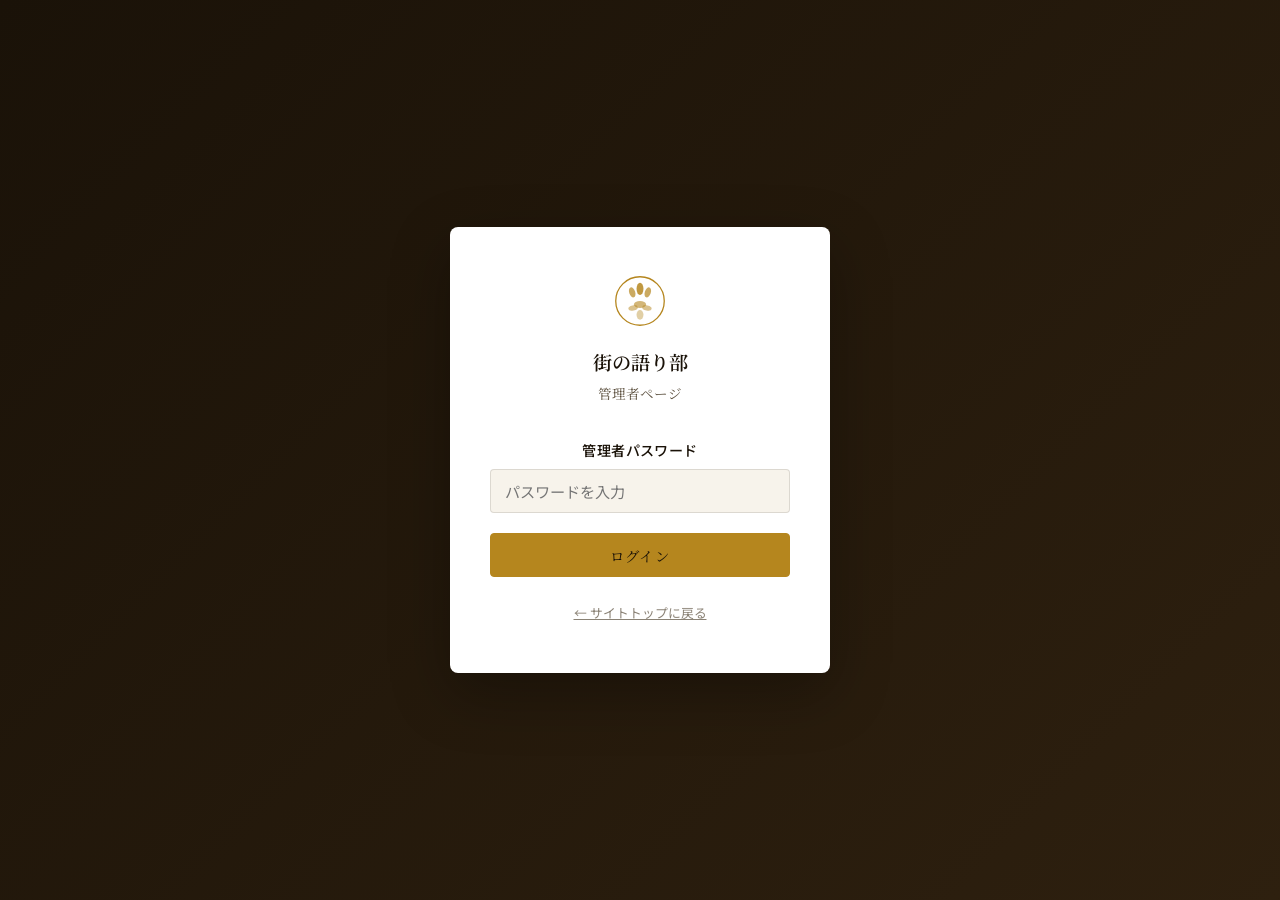
==== admin.html @ 3494f1bb "Add files via upload" ====
<!DOCTYPE html>
<html lang="ja">
<head>
  <meta charset="UTF-8">
  <meta name="viewport" content="width=device-width, initial-scale=1.0">
  <title>管理者ページ | 街の語り部</title>
  <link rel="preconnect" href="https://fonts.googleapis.com">
  <link rel="preconnect" href="https://fonts.gstatic.com" crossorigin>
  <link href="https://fonts.googleapis.com/css2?family=Noto+Serif+JP:wght@400;600&family=Noto+Sans+JP:wght@300;400;500&display=swap" rel="stylesheet">
  <link rel="stylesheet" href="style.css">
  <link rel="stylesheet" href="admin.css">
</head>
<body class="admin-body">

  <!-- ログイン画面 -->
  <div id="login-screen" class="login-screen">
    <div class="login-box">
      <svg class="login-mon" viewBox="0 0 60 60" aria-hidden="true">
        <circle cx="30" cy="30" r="28" fill="none" stroke="#b5861e" stroke-width="1.5"/>
        <ellipse cx="30" cy="16" rx="4" ry="7" fill="#b5861e" opacity="0.85"/>
        <ellipse cx="21" cy="20" rx="3.5" ry="6" fill="#b5861e" opacity="0.7" transform="rotate(-18 21 20)"/>
        <ellipse cx="39" cy="20" rx="3.5" ry="6" fill="#b5861e" opacity="0.7" transform="rotate(18 39 20)"/>
        <ellipse cx="30" cy="34" rx="7" ry="4" fill="#b5861e" opacity="0.6"/>
        <ellipse cx="22" cy="38" rx="5.5" ry="3" fill="#b5861e" opacity="0.5" transform="rotate(-12 22 38)"/>
        <ellipse cx="38" cy="38" rx="5.5" ry="3" fill="#b5861e" opacity="0.5" transform="rotate(12 38 38)"/>
        <ellipse cx="30" cy="46" rx="4" ry="5.5" fill="#b5861e" opacity="0.4"/>
      </svg>
      <h1>街の語り部<br><span>管理者ページ</span></h1>
      <form id="login-form" novalidate>
        <div class="form-group">
          <label for="admin-pass">管理者パスワード</label>
          <input type="password" id="admin-pass" placeholder="パスワードを入力" required autocomplete="current-password">
        </div>
        <p id="login-error" class="login-error" hidden>パスワードが違います</p>
        <button type="submit" class="btn btn-primary" style="width:100%">ログイン</button>
      </form>
      <a href="index.html" class="back-link">← サイトトップに戻る</a>
    </div>
  </div>

  <!-- 管理画面本体 -->
  <div id="admin-screen" class="admin-screen" hidden>
    <header class="admin-header">
      <div class="admin-header-inner">
        <h1>街の語り部 — 管理パネル</h1>
        <div class="admin-header-actions">
          <a href="index.html" class="btn btn-outline btn-sm" target="_blank">サイトを見る</a>
          <button class="btn btn-outline btn-sm" id="logout-btn">ログアウト</button>
        </div>
      </div>
    </header>

    <main class="admin-main">
      <!-- タブ -->
      <div class="admin-tabs">
        <button class="admin-tab active" data-tab="news">お知らせ管理</button>
        <button class="admin-tab" data-tab="schedule">スケジュール管理</button>
        <button class="admin-tab" data-tab="members">会員一覧</button>
      </div>

      <!-- お知らせ管理 -->
      <section class="admin-panel active" id="tab-news">
        <div class="panel-toolbar">
          <h2>お知らせ・活動報告</h2>
          <button class="btn btn-primary btn-sm" id="news-add-btn">＋ 新規追加</button>
        </div>

        <!-- 追加・編集フォーム -->
        <div class="admin-form-card" id="news-form-card" hidden>
          <h3 id="news-form-title">新規お知らせ</h3>
          <form id="news-form">
            <input type="hidden" id="news-edit-id">
            <div class="form-row">
              <div class="form-group">
                <label for="news-date">日付 <span class="required">必須</span></label>
                <input type="date" id="news-date" required>
              </div>
              <div class="form-group">
                <label for="news-category">カテゴリ <span class="required">必須</span></label>
                <select id="news-category" required>
                  <option value="お知らせ">お知らせ</option>
                  <option value="活動報告">活動報告</option>
                  <option value="メディア掲載">メディア掲載</option>
                </select>
              </div>
            </div>
            <div class="form-group">
              <label for="news-title">タイトル <span class="required">必須</span></label>
              <input type="text" id="news-title" required>
            </div>
            <div class="form-group">
              <label for="news-body">本文 <span class="required">必須</span></label>
              <textarea id="news-body" rows="4" required></textarea>
            </div>
            <div class="form-actions">
              <button type="submit" class="btn btn-primary btn-sm">保存</button>
              <button type="button" class="btn btn-outline btn-sm" id="news-form-cancel">キャンセル</button>
            </div>
          </form>
        </div>

        <div id="news-admin-list" class="admin-list">
          <p class="loading-msg">読み込み中…</p>
        </div>
      </section>

      <!-- スケジュール管理 -->
      <section class="admin-panel" id="tab-schedule" hidden>
        <div class="panel-toolbar">
          <h2>活動スケジュール</h2>
          <button class="btn btn-primary btn-sm" id="schedule-add-btn">＋ 新規追加</button>
        </div>

        <div class="admin-form-card" id="schedule-form-card" hidden>
          <h3 id="schedule-form-title">新規スケジュール</h3>
          <form id="schedule-form">
            <input type="hidden" id="schedule-edit-id">
            <div class="form-row">
              <div class="form-group">
                <label for="schedule-date">日付 <span class="required">必須</span></label>
                <input type="date" id="schedule-date" required>
              </div>
              <div class="form-group">
                <label for="schedule-location">場所 <span class="required">必須</span></label>
                <input type="text" id="schedule-location" required>
              </div>
            </div>
            <div class="form-group">
              <label for="schedule-title">タイトル <span class="required">必須</span></label>
              <input type="text" id="schedule-title" required>
            </div>
            <div class="form-group">
              <label for="schedule-detail">詳細</label>
              <textarea id="schedule-detail" rows="3"></textarea>
            </div>
            <div class="form-actions">
              <button type="submit" class="btn btn-primary btn-sm">保存</button>
              <button type="button" class="btn btn-outline btn-sm" id="schedule-form-cancel">キャンセル</button>
            </div>
          </form>
        </div>

        <div id="schedule-admin-list" class="admin-list">
          <p class="loading-msg">読み込み中…</p>
        </div>
      </section>

      <!-- 会員一覧 -->
      <section class="admin-panel" id="tab-members" hidden>
        <div class="panel-toolbar">
          <h2>登録会員一覧</h2>
          <button class="btn btn-outline btn-sm" id="members-refresh-btn">更新</button>
        </div>
        <div id="members-admin-list" class="admin-list">
          <p class="loading-msg">読み込み中…</p>
        </div>
      </section>
    </main>
  </div>

  <!-- 削除確認モーダル -->
  <div class="modal-overlay" id="delete-modal" hidden style="display:none">
    <div class="modal-box">
      <h3>削除の確認</h3>
      <p id="delete-modal-msg">この項目を削除しますか？この操作は取り消せません。</p>
      <div class="modal-actions">
        <button class="btn btn-danger btn-sm" id="delete-confirm-btn">削除する</button>
        <button class="btn btn-outline btn-sm" id="delete-cancel-btn">キャンセル</button>
      </div>
    </div>
  </div>

  <script src="script.js"></script>
  <script src="admin.js"></script>
</body>
</html>
---- style.css ----
/* ================================================
   街の語り部 — style.css
   和モダン × モバイルファースト
   ================================================ */

/* ---------- トークン ---------- */
:root {
  --墨: #1a1208;
  --和紙: #f7f3eb;
  --和紙2: #efe9db;
  --朱: #c0392b;
  --青鈍: #4a6741;
  --金茶: #b5861e;
  --金茶淡: #d4a72c;
  --墨薄: #5a4e3c;
  --line: rgba(26,18,8,0.12);
  --line-gold: rgba(181,134,30,0.3);

  --font-serif: 'Noto Serif JP', 'Georgia', serif;
  --font-sans:  'Noto Sans JP', 'Hiragino Kaku Gothic ProN', sans-serif;

  --sp: clamp(1rem, 4vw, 1.5rem);
  --radius: 4px;
  --shadow: 0 4px 24px rgba(26,18,8,0.08);
  --shadow-lg: 0 12px 48px rgba(26,18,8,0.14);

  --header-h: 64px;
  --ease: cubic-bezier(0.4, 0, 0.2, 1);
}

/* ---------- リセット ---------- */
*, *::before, *::after { box-sizing: border-box; margin: 0; padding: 0; }
html { scroll-behavior: smooth; scroll-padding-top: var(--header-h); }
body {
  font-family: var(--font-sans);
  font-size: clamp(14px, 1.5vw + 10px, 16px);
  line-height: 1.85;
  color: var(--墨);
  background: var(--和紙);
  -webkit-font-smoothing: antialiased;
}
img, svg { display: block; max-width: 100%; }
a { color: inherit; text-decoration: none; }
ul { list-style: none; }
button { background: none; border: none; cursor: pointer; font-family: inherit; }

/* ---------- コンテナ ---------- */
.container {
  width: 100%;
  max-width: 1100px;
  margin: 0 auto;
  padding: 0 var(--sp);
}

/* ================================================
   HEADER
   ================================================ */
.site-header {
  position: fixed;
  top: 0; left: 0; right: 0;
  height: var(--header-h);
  background: rgba(247,243,235,0.95);
  backdrop-filter: blur(8px);
  border-bottom: 1px solid var(--line-gold);
  z-index: 1000;
  transition: box-shadow 0.3s var(--ease);
}
.site-header.scrolled { box-shadow: 0 2px 20px rgba(26,18,8,0.1); }

.header-inner {
  display: flex;
  align-items: center;
  justify-content: space-between;
  height: 100%;
  padding: 0 var(--sp);
  max-width: 1100px;
  margin: 0 auto;
}

/* ロゴ */
.logo {
  display: flex;
  align-items: center;
  gap: 10px;
  color: var(--墨);
  text-decoration: none;
}
.logo-mon {
  width: 38px;
  height: 38px;
  color: var(--金茶);
  flex-shrink: 0;
}
.logo-text {
  font-family: var(--font-serif);
  font-size: 1.15rem;
  font-weight: 600;
  letter-spacing: 0.1em;
  line-height: 1;
}

/* グローバルナビ */
.global-nav ul {
  display: flex;
  align-items: center;
  gap: clamp(1rem, 2.5vw, 2rem);
}
.global-nav a {
  font-size: 0.88rem;
  letter-spacing: 0.05em;
  color: var(--墨薄);
  padding: 0.25em 0;
  border-bottom: 1.5px solid transparent;
  transition: color 0.2s, border-color 0.2s;
}
.global-nav a:hover,
.global-nav a:focus-visible { color: var(--金茶); border-bottom-color: var(--金茶); }

.nav-cta {
  background: var(--墨) !important;
  color: var(--和紙) !important;
  padding: 0.45em 1.1em !important;
  border-radius: var(--radius) !important;
  border-bottom: none !important;
  transition: background 0.2s !important;
}
.nav-cta:hover { background: var(--金茶) !important; }

/* ハンバーガー */
.hamburger {
  display: none;
  flex-direction: column;
  gap: 5px;
  padding: 8px;
  z-index: 1010;
}
.hamburger span {
  display: block;
  width: 24px;
  height: 2px;
  background: var(--墨);
  border-radius: 2px;
  transition: transform 0.3s var(--ease), opacity 0.3s;
  transform-origin: center;
}
.hamburger[aria-expanded="true"] span:nth-child(1) { transform: translateY(7px) rotate(45deg); }
.hamburger[aria-expanded="true"] span:nth-child(2) { opacity: 0; }
.hamburger[aria-expanded="true"] span:nth-child(3) { transform: translateY(-7px) rotate(-45deg); }

/* オーバーレイ */
.nav-overlay {
  display: none;
  position: fixed;
  inset: 0;
  background: rgba(26,18,8,0.5);
  z-index: 990;
  backdrop-filter: blur(2px);
}
.nav-overlay.active { display: block; }

/* ================================================
   HERO
   ================================================ */
.hero {
  position: relative;
  min-height: 100svh;
  display: flex;
  align-items: center;
  padding-top: var(--header-h);
  overflow: hidden;
  background: linear-gradient(135deg, #1a1208 0%, #2e200f 60%, #3d2b0f 100%);
}

.hero-bg {
  position: absolute;
  inset: 0;
  pointer-events: none;
}
.hero-pattern {
  width: 100%;
  height: 100%;
  object-fit: cover;
}

/* 左側の金の縦ライン装飾 */
.hero::before {
  content: '';
  position: absolute;
  left: clamp(24px, 6vw, 80px);
  top: 10%;
  bottom: 10%;
  width: 1px;
  background: linear-gradient(to bottom, transparent, var(--金茶淡), transparent);
  pointer-events: none;
}

.hero-content {
  position: relative;
  z-index: 2;
  padding: clamp(3rem,8vh,6rem) var(--sp);
  max-width: 780px;
  margin-left: clamp(32px, 8vw, 120px);
}

.hero-eyebrow {
  font-size: 0.8rem;
  letter-spacing: 0.2em;
  color: var(--金茶);
  font-family: var(--font-serif);
  margin-bottom: 1.2rem;
  display: flex;
  align-items: center;
  gap: 0.75em;
}
.hero-eyebrow::before {
  content: '';
  display: inline-block;
  width: 28px;
  height: 1px;
  background: var(--金茶);
}

.hero-title {
  font-family: var(--font-serif);
  font-size: clamp(2.2rem, 5vw + 1rem, 4rem);
  font-weight: 300;
  line-height: 1.3;
  color: var(--和紙);
  margin-bottom: 1.5rem;
  letter-spacing: 0.06em;
}
.title-line { display: block; }
.title-line.accent {
  color: var(--金茶淡);
  font-weight: 600;
}

.hero-sub {
  color: rgba(247,243,235,0.72);
  font-size: clamp(0.88rem, 1.5vw, 1.05rem);
  line-height: 2;
  margin-bottom: 2.5rem;
}

.hero-actions {
  display: flex;
  flex-wrap: wrap;
  gap: 1rem;
}

/* スクロールヒント */
.hero-scroll-hint {
  position: absolute;
  bottom: 2.5rem;
  left: clamp(24px, 6vw, 80px);
  display: flex;
  flex-direction: column;
  align-items: center;
  gap: 0.5rem;
  color: rgba(247,243,235,0.4);
  z-index: 2;
}
.scroll-line {
  display: block;
  width: 1px;
  height: 40px;
  background: linear-gradient(to bottom, transparent, currentColor);
  animation: scrollDown 2s ease-in-out infinite;
}
.scroll-label {
  font-size: 0.65rem;
  letter-spacing: 0.2em;
  writing-mode: vertical-rl;
}
@keyframes scrollDown {
  0%, 100% { opacity: 0.4; transform: scaleY(0.7) translateY(0); }
  50% { opacity: 1; transform: scaleY(1) translateY(6px); }
}

/* ================================================
   BUTTONS
   ================================================ */
.btn {
  display: inline-flex;
  align-items: center;
  justify-content: center;
  gap: 0.4em;
  padding: 0.7em 1.8em;
  font-size: 0.9rem;
  font-family: var(--font-serif);
  letter-spacing: 0.1em;
  border-radius: var(--radius);
  border: 1.5px solid transparent;
  transition: background 0.2s var(--ease), color 0.2s, border-color 0.2s, transform 0.15s;
  cursor: pointer;
  white-space: nowrap;
  min-height: 44px; /* タッチターゲット */
}
.btn:focus-visible { outline: 2px solid var(--金茶); outline-offset: 3px; }
.btn:active { transform: scale(0.97); }

.btn-primary {
  background: var(--金茶);
  color: var(--墨);
  border-color: var(--金茶);
}
.btn-primary:hover { background: var(--金茶淡); border-color: var(--金茶淡); }

.btn-ghost {
  background: transparent;
  color: var(--和紙);
  border-color: rgba(247,243,235,0.4);
}
.btn-ghost:hover { border-color: var(--金茶); color: var(--金茶); }

.btn-outline {
  background: transparent;
  color: var(--墨);
  border-color: var(--墨);
}
.btn-outline:hover { background: var(--墨); color: var(--和紙); }

/* ================================================
   SECTIONS 共通
   ================================================ */
.section { padding: clamp(4rem, 10vh, 7rem) 0; }

.section-header {
  margin-bottom: clamp(2.5rem, 5vw, 4rem);
  text-align: center;
}
.section-label {
  font-size: 0.72rem;
  letter-spacing: 0.3em;
  text-transform: uppercase;
  color: var(--金茶);
  font-family: 'Georgia', serif;
  margin-bottom: 0.75rem;
  display: flex;
  align-items: center;
  justify-content: center;
  gap: 0.75em;
}
.section-label::before, .section-label::after {
  content: '';
  display: inline-block;
  width: 20px;
  height: 1px;
  background: var(--金茶);
  opacity: 0.6;
}
.section-title {
  font-family: var(--font-serif);
  font-size: clamp(1.6rem, 3vw, 2.4rem);
  font-weight: 400;
  letter-spacing: 0.08em;
  color: var(--墨);
  margin-bottom: 1rem;
  line-height: 1.4;
}
.section-lead {
  color: var(--墨薄);
  max-width: 540px;
  margin: 0 auto;
  font-size: 0.95rem;
  line-height: 1.9;
}

/* ================================================
   ABOUT
   ================================================ */
.section-about { background: var(--和紙); }

.about-grid {
  display: grid;
  grid-template-columns: 1fr;
  gap: 1.5rem;
  margin-bottom: 4rem;
}

.about-card {
  padding: 2rem;
  background: #fff;
  border: 1px solid var(--line);
  border-top: 3px solid var(--金茶);
  border-radius: var(--radius);
  box-shadow: var(--shadow);
  transition: transform 0.25s var(--ease), box-shadow 0.25s;
}
.about-card:hover { transform: translateY(-4px); box-shadow: var(--shadow-lg); }
.about-icon {
  width: 48px;
  height: 48px;
  color: var(--青鈍);
  margin-bottom: 1rem;
}
.about-card h3 {
  font-family: var(--font-serif);
  font-size: 1.1rem;
  font-weight: 600;
  margin-bottom: 0.75rem;
  letter-spacing: 0.04em;
}
.about-card p { color: var(--墨薄); font-size: 0.9rem; line-height: 1.9; }

/* フィーチャー帯 */
.about-feature {
  display: grid;
  grid-template-columns: 1fr;
  gap: 2.5rem;
  align-items: center;
  padding: 3rem 2.5rem;
  background: linear-gradient(135deg, #f0ebe0, #e8e0d0);
  border: 1px solid var(--line-gold);
  border-radius: calc(var(--radius) * 2);
}
.feature-heading {
  font-family: var(--font-serif);
  font-size: clamp(1.4rem, 2.5vw, 2rem);
  font-weight: 400;
  line-height: 1.6;
  margin-bottom: 1.25rem;
  letter-spacing: 0.06em;
}
.feature-text p {
  color: var(--墨薄);
  font-size: 0.92rem;
  line-height: 2;
  margin-bottom: 0.75rem;
}
.feature-visual { display: flex; justify-content: center; }
.washi-panel { width: 160px; }
.washi-svg { width: 100%; border-radius: 4px; box-shadow: 4px 4px 24px rgba(26,18,8,0.18); }

/* ================================================
   NEWS
   ================================================ */
.section-news { background: var(--和紙2); }

.news-list { display: flex; flex-direction: column; gap: 0; }

.news-item {
  display: grid;
  grid-template-columns: auto 1fr;
  gap: 0 1.5rem;
  padding: 1.5rem 0;
  border-bottom: 1px solid var(--line);
  text-decoration: none;
  color: inherit;
  transition: background 0.2s;
  border-radius: var(--radius);
}
.news-item:first-child { border-top: 1px solid var(--line); }
.news-item:hover { background: rgba(181,134,30,0.05); padding-left: 0.5rem; }

.news-meta {
  display: flex;
  flex-direction: column;
  gap: 0.4rem;
  min-width: 120px;
  padding-top: 0.1em;
}
.news-date {
  font-size: 0.8rem;
  color: var(--墨薄);
  letter-spacing: 0.05em;
  font-family: 'Georgia', serif;
}
.news-cat {
  display: inline-block;
  font-size: 0.68rem;
  letter-spacing: 0.08em;
  padding: 0.15em 0.6em;
  border-radius: 2px;
  background: var(--墨);
  color: var(--和紙);
  white-space: nowrap;
  align-self: flex-start;
}
.news-cat.cat-report { background: var(--青鈍); }
.news-cat.cat-media  { background: var(--朱); }

.news-body h3 {
  font-family: var(--font-serif);
  font-size: 1rem;
  font-weight: 600;
  margin-bottom: 0.4rem;
  line-height: 1.5;
  letter-spacing: 0.03em;
}
.news-body p {
  font-size: 0.85rem;
  color: var(--墨薄);
  line-height: 1.8;
}

/* ================================================
   SCHEDULE
   ================================================ */
.section-schedule { background: var(--和紙); }

.schedule-list { display: grid; gap: 1rem; }

.schedule-item {
  display: grid;
  grid-template-columns: auto 1fr;
  gap: 0 1.5rem;
  background: #fff;
  border: 1px solid var(--line);
  border-radius: var(--radius);
  padding: 1.5rem;
  box-shadow: var(--shadow);
}

.schedule-date-block {
  min-width: 64px;
  text-align: center;
  background: var(--墨);
  color: var(--和紙);
  border-radius: var(--radius);
  padding: 0.75rem 0.5rem;
  display: flex;
  flex-direction: column;
  align-items: center;
  justify-content: center;
  align-self: flex-start;
}
.schedule-month {
  font-size: 0.65rem;
  letter-spacing: 0.1em;
  color: var(--金茶);
  font-family: 'Georgia', serif;
}
.schedule-day {
  font-family: var(--font-serif);
  font-size: 1.75rem;
  font-weight: 300;
  line-height: 1;
  color: var(--和紙);
}
.schedule-weekday {
  font-size: 0.65rem;
  color: rgba(247,243,235,0.5);
  margin-top: 2px;
}

.schedule-info h3 {
  font-family: var(--font-serif);
  font-size: 1.05rem;
  font-weight: 600;
  margin-bottom: 0.4rem;
  letter-spacing: 0.03em;
}
.schedule-location {
  font-size: 0.8rem;
  color: var(--青鈍);
  margin-bottom: 0.4rem;
  display: flex;
  align-items: center;
  gap: 0.3em;
}
.schedule-detail {
  font-size: 0.82rem;
  color: var(--墨薄);
  line-height: 1.8;
}

/* ================================================
   RECRUIT
   ================================================ */
.section-recruit {
  background: linear-gradient(160deg, var(--墨) 0%, #2e200f 100%);
  color: var(--和紙);
}
.section-recruit .section-title { color: var(--和紙); }
.section-recruit .section-lead  { color: rgba(247,243,235,0.7); }
.section-recruit .section-label { color: var(--金茶淡); }

.recruit-closed {
  text-align: center;
  padding: 3rem;
  border: 1px solid rgba(181,134,30,0.3);
  border-radius: var(--radius);
  color: rgba(247,243,235,0.6);
}

.recruit-message {
  font-family: var(--font-serif);
  font-size: clamp(1.5rem, 3vw, 2.2rem);
  font-weight: 300;
  text-align: center;
  color: var(--金茶淡);
  margin-bottom: 1rem;
  letter-spacing: 0.08em;
}
.recruit-desc {
  text-align: center;
  color: rgba(247,243,235,0.75);
  max-width: 560px;
  margin: 0 auto 3rem;
  font-size: 0.95rem;
  line-height: 2;
}

.recruit-grid {
  display: grid;
  grid-template-columns: 1fr;
  gap: 1.5rem;
  margin-bottom: 3rem;
}

.recruit-card {
  background: rgba(247,243,235,0.06);
  border: 1px solid rgba(181,134,30,0.25);
  border-radius: var(--radius);
  padding: 1.75rem;
}
.recruit-card h3 {
  font-family: var(--font-serif);
  font-size: 1rem;
  font-weight: 600;
  color: var(--金茶);
  margin-bottom: 1rem;
  letter-spacing: 0.06em;
  padding-bottom: 0.6rem;
  border-bottom: 1px solid rgba(181,134,30,0.2);
}
.recruit-card ul { display: flex; flex-direction: column; gap: 0.55rem; }
.recruit-card li {
  font-size: 0.88rem;
  color: rgba(247,243,235,0.8);
  padding-left: 1.2em;
  position: relative;
  line-height: 1.7;
}
.recruit-card li::before {
  content: '◆';
  position: absolute;
  left: 0;
  font-size: 0.5em;
  top: 0.5em;
  color: var(--金茶);
}

/* 応募フロー */
.recruit-flow {
  display: grid;
  grid-template-columns: 1fr;
  gap: 0;
  margin-bottom: 3rem;
  counter-reset: flow;
}
.flow-step {
  display: flex;
  align-items: flex-start;
  gap: 1rem;
  padding: 1.25rem 0;
  border-bottom: 1px solid rgba(181,134,30,0.15);
  counter-increment: flow;
}
.flow-step:last-child { border-bottom: none; }
.flow-num {
  width: 36px;
  height: 36px;
  border-radius: 50%;
  background: var(--金茶);
  color: var(--墨);
  display: flex;
  align-items: center;
  justify-content: center;
  font-family: 'Georgia', serif;
  font-size: 0.85rem;
  font-weight: 700;
  flex-shrink: 0;
}
.flow-text {
  font-size: 0.9rem;
  color: rgba(247,243,235,0.85);
  line-height: 1.7;
  padding-top: 0.35em;
}

.recruit-cta {
  text-align: center;
}
.recruit-cta .btn-primary {
  font-size: 1rem;
  padding: 0.85em 2.5em;
}

/* ================================================
   CONTACT
   ================================================ */
.section-contact { background: var(--和紙2); }

.contact-box {
  max-width: 720px;
  margin: 0 auto;
  background: #fff;
  border: 1px solid var(--line);
  border-radius: calc(var(--radius) * 2);
  padding: clamp(2rem, 5vw, 3.5rem);
  box-shadow: var(--shadow-lg);
}

.contact-options {
  display: grid;
  grid-template-columns: 1fr;
  gap: 2rem;
  margin-bottom: 2rem;
}
.contact-divider {
  display: flex;
  align-items: center;
  justify-content: center;
  color: var(--line);
  font-size: 0.8rem;
  letter-spacing: 0.1em;
  gap: 0.75em;
}
.contact-divider::before, .contact-divider::after {
  content: '';
  flex: 1;
  height: 1px;
  background: var(--line);
}

.contact-option { text-align: center; }
.contact-icon {
  width: 40px;
  height: 40px;
  color: var(--青鈍);
  margin: 0 auto 0.75rem;
}
.contact-option h3 {
  font-family: var(--font-serif);
  font-size: 1rem;
  font-weight: 600;
  margin-bottom: 0.5rem;
}
.contact-option p {
  font-size: 0.85rem;
  color: var(--墨薄);
  margin-bottom: 1rem;
  line-height: 1.8;
}

.contact-note {
  font-size: 0.78rem;
  color: var(--墨薄);
  text-align: center;
  padding-top: 1.5rem;
  border-top: 1px solid var(--line);
}

/* ================================================
   FOOTER
   ================================================ */
.site-footer {
  background: var(--墨);
  color: rgba(247,243,235,0.6);
  padding: 3rem 0 2rem;
  border-top: 2px solid var(--金茶);
}

.footer-inner {
  display: flex;
  flex-direction: column;
  align-items: center;
  gap: 2rem;
  margin-bottom: 2rem;
}
.footer-brand { text-align: center; }
.footer-mon {
  width: 44px;
  height: 44px;
  color: var(--金茶);
  margin: 0 auto 0.75rem;
}
.footer-name {
  font-family: var(--font-serif);
  font-size: 1.1rem;
  color: var(--和紙);
  letter-spacing: 0.12em;
  margin-bottom: 0.3rem;
}
.footer-tagline {
  font-size: 0.75rem;
  letter-spacing: 0.08em;
  color: rgba(247,243,235,0.45);
}

.footer-nav ul {
  display: flex;
  flex-wrap: wrap;
  justify-content: center;
  gap: 1rem 1.75rem;
}
.footer-nav a {
  font-size: 0.83rem;
  letter-spacing: 0.06em;
  color: rgba(247,243,235,0.55);
  transition: color 0.2s;
}
.footer-nav a:hover { color: var(--金茶); }

.copyright {
  text-align: center;
  font-size: 0.72rem;
  color: rgba(247,243,235,0.3);
  letter-spacing: 0.06em;
  border-top: 1px solid rgba(247,243,235,0.08);
  padding-top: 1.5rem;
}

/* ================================================
   BACK TO TOP
   ================================================ */
.back-to-top {
  position: fixed;
  bottom: 2rem;
  right: 1.5rem;
  width: 44px;
  height: 44px;
  background: var(--墨);
  color: var(--金茶);
  border-radius: 50%;
  display: flex;
  align-items: center;
  justify-content: center;
  box-shadow: 0 4px 16px rgba(26,18,8,0.3);
  z-index: 800;
  opacity: 0;
  transform: translateY(12px);
  pointer-events: none;
  transition: opacity 0.3s, transform 0.3s, background 0.2s;
  border: 1px solid rgba(181,134,30,0.4);
}
.back-to-top.visible {
  opacity: 1;
  transform: translateY(0);
  pointer-events: auto;
}
.back-to-top:hover { background: var(--金茶); color: var(--墨); }
.back-to-top svg { width: 18px; height: 18px; }

/* ================================================
   ローディング／エラー
   ================================================ */
.loading-msg {
  text-align: center;
  color: var(--墨薄);
  font-size: 0.9rem;
  padding: 3rem 0;
}
.error-msg {
  text-align: center;
  color: var(--朱);
  font-size: 0.88rem;
  padding: 2rem 0;
}

/* ================================================
   アニメーション（フェードイン）
   ================================================ */
[data-reveal] {
  opacity: 0;
  transform: translateY(20px);
  transition: opacity 0.6s var(--ease), transform 0.6s var(--ease);
}
[data-reveal].revealed {
  opacity: 1;
  transform: translateY(0);
}
[data-reveal-delay="1"] { transition-delay: 0.1s; }
[data-reveal-delay="2"] { transition-delay: 0.2s; }
[data-reveal-delay="3"] { transition-delay: 0.3s; }

/* @media (prefers-reduced-motion) */
@media (prefers-reduced-motion: reduce) {
  *, *::before, *::after { animation: none !important; transition: none !important; }
  html { scroll-behavior: auto; }
}

/* ================================================
   レスポンシブ
   ================================================ */

/* タブレット以上 (600px+) */
@media (min-width: 600px) {
  .stats-list { grid-template-columns: repeat(4, 1fr); }
  .stat-item { border-bottom: none; }
  .stat-item:nth-child(2n) { border-right: 1px solid rgba(181,134,30,0.2); }
  .stat-item:last-child { border-right: none; }

  .about-grid { grid-template-columns: repeat(3, 1fr); }

  .contact-options { grid-template-columns: 1fr auto 1fr; align-items: center; }
  .contact-divider { flex-direction: column; }
  .contact-divider::before, .contact-divider::after { width: 1px; height: 40px; }

  .recruit-grid { grid-template-columns: repeat(2, 1fr); }
  .recruit-flow { grid-template-columns: repeat(2, 1fr); gap: 0 2rem; }
}

/* PC (900px+) */
@media (min-width: 900px) {
  :root { --header-h: 72px; }

  .hamburger { display: none; }
  .global-nav { display: block; }

  .about-feature {
    grid-template-columns: 1fr auto;
    gap: 4rem;
  }

  .recruit-grid { grid-template-columns: repeat(2, 1fr); }
  .recruit-flow { grid-template-columns: repeat(4, 1fr); }
  .flow-step {
    flex-direction: column;
    align-items: center;
    text-align: center;
    border-bottom: none;
    border-right: 1px solid rgba(181,134,30,0.15);
    padding: 0 1.25rem;
  }
  .flow-step:last-child { border-right: none; }

  .schedule-list { grid-template-columns: repeat(2, 1fr); }

  .footer-inner { flex-direction: row; justify-content: space-between; }
  .footer-brand { text-align: left; }
  .footer-brand .footer-mon { margin-left: 0; }
}

/* モバイル専用 */
@media (max-width: 899px) {
  .hamburger { display: flex; }

  .global-nav {
    position: fixed;
    top: 0;
    right: -100%;
    width: min(320px, 85vw);
    height: 100vh;
    background: var(--和紙);
    border-left: 1px solid var(--line-gold);
    padding: calc(var(--header-h) + 1.5rem) 2rem 2rem;
    transition: right 0.35s var(--ease);
    z-index: 1000;
    overflow-y: auto;
  }
  .global-nav.open { right: 0; }

  .global-nav ul {
    flex-direction: column;
    align-items: flex-start;
    gap: 0;
  }
  .global-nav li { width: 100%; border-bottom: 1px solid var(--line); }
  .global-nav a {
    display: block;
    padding: 1rem 0;
    font-size: 1rem;
    border-bottom: none;
    color: var(--墨);
  }
  .nav-cta {
    background: var(--墨) !important;
    color: var(--和紙) !important;
    padding: 0.75rem 1rem !important;
    margin-top: 1rem;
    border-radius: var(--radius) !important;
    text-align: center;
    display: block;
  }

  .news-item { grid-template-columns: 1fr; gap: 0.5rem; }
  .news-meta { flex-direction: row; align-items: center; flex-wrap: wrap; }
}

/* ================================================
   会員登録セクション
   ================================================ */
.section-register {
  background: var(--和紙);
}

.register-box {
  max-width: 720px;
  margin: 0 auto;
  background: #fff;
  border: 1px solid var(--line);
  border-radius: calc(var(--radius) * 2);
  padding: clamp(2rem, 5vw, 3.5rem);
  box-shadow: var(--shadow-lg);
}

/* フォーム共通 */
.form-row {
  display: grid;
  grid-template-columns: 1fr;
  gap: 1rem;
}
@media (min-width: 600px) {
  .form-row { grid-template-columns: 1fr 1fr; }
}

.form-group {
  display: flex;
  flex-direction: column;
  gap: 0.4rem;
  margin-bottom: 1.25rem;
}
.form-group label {
  font-size: 0.88rem;
  font-weight: 500;
  color: var(--墨);
  letter-spacing: 0.03em;
}
.form-group input[type="text"],
.form-group input[type="email"],
.form-group input[type="tel"],
.form-group input[type="date"],
.form-group input[type="password"],
.form-group select,
.form-group textarea {
  padding: 0.65em 0.9em;
  border: 1.5px solid var(--line);
  border-radius: var(--radius);
  font-size: 0.95rem;
  font-family: var(--font-sans);
  color: var(--墨);
  background: var(--和紙);
  transition: border-color 0.2s;
  min-height: 44px;
}
.form-group input:focus,
.form-group select:focus,
.form-group textarea:focus {
  outline: none;
  border-color: var(--金茶);
  background: #fff;
}
.form-group textarea { resize: vertical; min-height: 90px; }

.required {
  font-size: 0.72rem;
  color: var(--朱);
  font-weight: 400;
  margin-left: 0.3em;
  border: 1px solid var(--朱);
  border-radius: 2px;
  padding: 0 0.3em;
}

.field-error {
  font-size: 0.75rem;
  color: var(--朱);
  min-height: 1em;
}

.checkbox-group {
  display: flex;
  flex-wrap: wrap;
  gap: 0.5rem 1rem;
  padding: 0.5rem 0;
}
.checkbox-label {
  display: flex;
  align-items: flex-start;
  gap: 0.5em;
  font-size: 0.88rem;
  color: var(--墨薄);
  cursor: pointer;
  line-height: 1.5;
}
.checkbox-label input[type="checkbox"] {
  margin-top: 0.15em;
  width: 16px;
  height: 16px;
  accent-color: var(--金茶);
  flex-shrink: 0;
}
.agree-label {
  color: var(--墨);
  font-size: 0.85rem;
}

.form-submit { text-align: center; margin-top: 0.5rem; }
.form-submit .btn { min-width: 160px; }

/* 登録完了 */
.register-success {
  text-align: center;
  padding: 3rem 1rem;
}
.success-icon {
  font-size: 3rem;
  color: var(--青鈍);
  margin-bottom: 1rem;
  width: 64px;
  height: 64px;
  border-radius: 50%;
  border: 2px solid var(--青鈍);
  display: flex;
  align-items: center;
  justify-content: center;
  margin: 0 auto 1.25rem;
}
.register-success h3 {
  font-family: var(--font-serif);
  font-size: 1.3rem;
  margin-bottom: 0.75rem;
}
.register-success p {
  color: var(--墨薄);
  font-size: 0.92rem;
  line-height: 2;
}
.register-error {
  text-align: center;
  padding: 2rem;
  color: var(--朱);
  font-size: 0.9rem;
}

/* フッター管理者リンク */
.footer-admin-link {
  opacity: 0.4;
  font-size: 0.75rem !important;
}
.footer-admin-link:hover { opacity: 0.8; }
---- admin.css ----
/* ================================================
   管理者ページ — admin.css
   ================================================ */
:root {
  --admin-bg: #f4f1ec;
  --admin-surface: #ffffff;
  --admin-border: rgba(26,18,8,0.1);
  --danger: #c0392b;
}

.admin-body {
  background: var(--admin-bg);
  min-height: 100vh;
}

/* ログイン画面 */
.login-screen {
  min-height: 100vh;
  display: flex;
  align-items: center;
  justify-content: center;
  padding: 2rem;
  background: linear-gradient(135deg, #1a1208 0%, #2e200f 100%);
}
.login-box {
  background: var(--admin-surface);
  border-radius: 8px;
  padding: 3rem 2.5rem;
  width: 100%;
  max-width: 380px;
  box-shadow: 0 20px 60px rgba(0,0,0,0.3);
  text-align: center;
}
.login-mon { width: 52px; height: 52px; margin: 0 auto 1.25rem; }
.login-box h1 {
  font-family: 'Noto Serif JP', serif;
  font-size: 1.2rem;
  font-weight: 600;
  color: #1a1208;
  margin-bottom: 2rem;
  line-height: 1.6;
}
.login-box h1 span {
  display: block;
  font-size: 0.85rem;
  font-weight: 400;
  color: #5a4e3c;
  margin-top: 0.3rem;
}
.login-error {
  color: #c0392b;
  font-size: 0.82rem;
  margin-bottom: 0.75rem;
}
.back-link {
  display: block;
  margin-top: 1.5rem;
  font-size: 0.8rem;
  color: #5a4e3c;
  opacity: 0.7;
  text-decoration: underline;
}
.back-link:hover { opacity: 1; }

/* 管理画面ヘッダー */
.admin-header {
  background: #1a1208;
  border-bottom: 2px solid #b5861e;
  padding: 0 1.5rem;
  position: sticky;
  top: 0;
  z-index: 100;
}
.admin-header-inner {
  max-width: 1200px;
  margin: 0 auto;
  height: 60px;
  display: flex;
  align-items: center;
  justify-content: space-between;
}
.admin-header h1 {
  font-family: 'Noto Serif JP', serif;
  font-size: 1rem;
  font-weight: 600;
  color: #f7f3eb;
  letter-spacing: 0.06em;
}
.admin-header-actions { display: flex; gap: 0.75rem; }

/* メイン */
.admin-main {
  max-width: 1200px;
  margin: 0 auto;
  padding: 2rem 1.5rem;
}

/* タブ */
.admin-tabs {
  display: flex;
  gap: 0;
  border-bottom: 2px solid var(--admin-border);
  margin-bottom: 2rem;
  overflow-x: auto;
}
.admin-tab {
  padding: 0.75rem 1.5rem;
  font-size: 0.9rem;
  font-family: 'Noto Sans JP', sans-serif;
  color: #5a4e3c;
  border-bottom: 2px solid transparent;
  margin-bottom: -2px;
  white-space: nowrap;
  cursor: pointer;
  transition: color 0.2s, border-color 0.2s;
  background: none;
  border-top: none;
  border-left: none;
  border-right: none;
}
.admin-tab:hover { color: #b5861e; }
.admin-tab.active { color: #b5861e; border-bottom-color: #b5861e; font-weight: 500; }

/* パネル */
.admin-panel { display: none; }
.admin-panel.active { display: block; }

.panel-toolbar {
  display: flex;
  align-items: center;
  justify-content: space-between;
  margin-bottom: 1.5rem;
}
.panel-toolbar h2 {
  font-family: 'Noto Serif JP', serif;
  font-size: 1.15rem;
  font-weight: 600;
  color: #1a1208;
}

/* 追加・編集フォームカード */
.admin-form-card {
  background: var(--admin-surface);
  border: 1px solid var(--admin-border);
  border-top: 3px solid #b5861e;
  border-radius: 6px;
  padding: 1.75rem;
  margin-bottom: 1.5rem;
  box-shadow: 0 2px 12px rgba(26,18,8,0.06);
}
.admin-form-card h3 {
  font-family: 'Noto Serif JP', serif;
  font-size: 1rem;
  font-weight: 600;
  margin-bottom: 1.25rem;
  color: #1a1208;
}
.form-actions {
  display: flex;
  gap: 0.75rem;
  margin-top: 0.5rem;
}

/* 管理リスト */
.admin-list { display: flex; flex-direction: column; gap: 0.75rem; }

.admin-item {
  background: var(--admin-surface);
  border: 1px solid var(--admin-border);
  border-radius: 6px;
  padding: 1.25rem 1.5rem;
  display: flex;
  align-items: flex-start;
  justify-content: space-between;
  gap: 1rem;
  box-shadow: 0 1px 4px rgba(26,18,8,0.04);
}
.admin-item-info { flex: 1; min-width: 0; }
.admin-item-meta {
  display: flex;
  align-items: center;
  gap: 0.75rem;
  margin-bottom: 0.4rem;
  flex-wrap: wrap;
}
.admin-item-date {
  font-size: 0.78rem;
  color: #5a4e3c;
  font-family: Georgia, serif;
}
.admin-item-cat {
  font-size: 0.68rem;
  padding: 0.1em 0.5em;
  background: #1a1208;
  color: #f7f3eb;
  border-radius: 2px;
}
.admin-item-title {
  font-size: 0.95rem;
  font-weight: 500;
  color: #1a1208;
  margin-bottom: 0.3rem;
  word-break: break-all;
}
.admin-item-body {
  font-size: 0.82rem;
  color: #5a4e3c;
  line-height: 1.7;
  overflow: hidden;
  display: -webkit-box;
  -webkit-line-clamp: 2;
  -webkit-box-orient: vertical;
}
.admin-item-actions {
  display: flex;
  gap: 0.5rem;
  flex-shrink: 0;
}

/* ボタン追加スタイル */
.btn-sm {
  padding: 0.4em 1em;
  font-size: 0.82rem;
  min-height: 36px;
}
.btn-danger {
  background: #c0392b;
  color: #fff;
  border-color: #c0392b;
}
.btn-danger:hover { background: #a93226; border-color: #a93226; }

/* 会員テーブル */
.members-table-wrap { overflow-x: auto; }
.members-table {
  width: 100%;
  border-collapse: collapse;
  font-size: 0.85rem;
}
.members-table th,
.members-table td {
  padding: 0.75rem 1rem;
  text-align: left;
  border-bottom: 1px solid var(--admin-border);
  white-space: nowrap;
}
.members-table th {
  background: #f4f1ec;
  font-weight: 500;
  font-size: 0.78rem;
  letter-spacing: 0.04em;
  color: #5a4e3c;
}
.members-table tr:hover td { background: rgba(181,134,30,0.04); }
.members-table .td-actions { white-space: nowrap; }

/* 削除モーダル */
[hidden] { display: none !important; }

.modal-overlay {
  position: fixed;
  inset: 0;
  background: rgba(26,18,8,0.5);
  display: flex;
  align-items: center;
  justify-content: center;
  z-index: 2000;
  padding: 1rem;
  backdrop-filter: blur(3px);
}
.modal-box {
  background: #fff;
  border-radius: 8px;
  padding: 2rem;
  max-width: 380px;
  width: 100%;
  box-shadow: 0 20px 60px rgba(0,0,0,0.3);
}
.modal-box h3 {
  font-family: 'Noto Serif JP', serif;
  font-size: 1.1rem;
  margin-bottom: 0.75rem;
  color: #1a1208;
}
.modal-box p { font-size: 0.9rem; color: #5a4e3c; margin-bottom: 1.5rem; line-height: 1.7; }
.modal-actions { display: flex; gap: 0.75rem; justify-content: flex-end; }
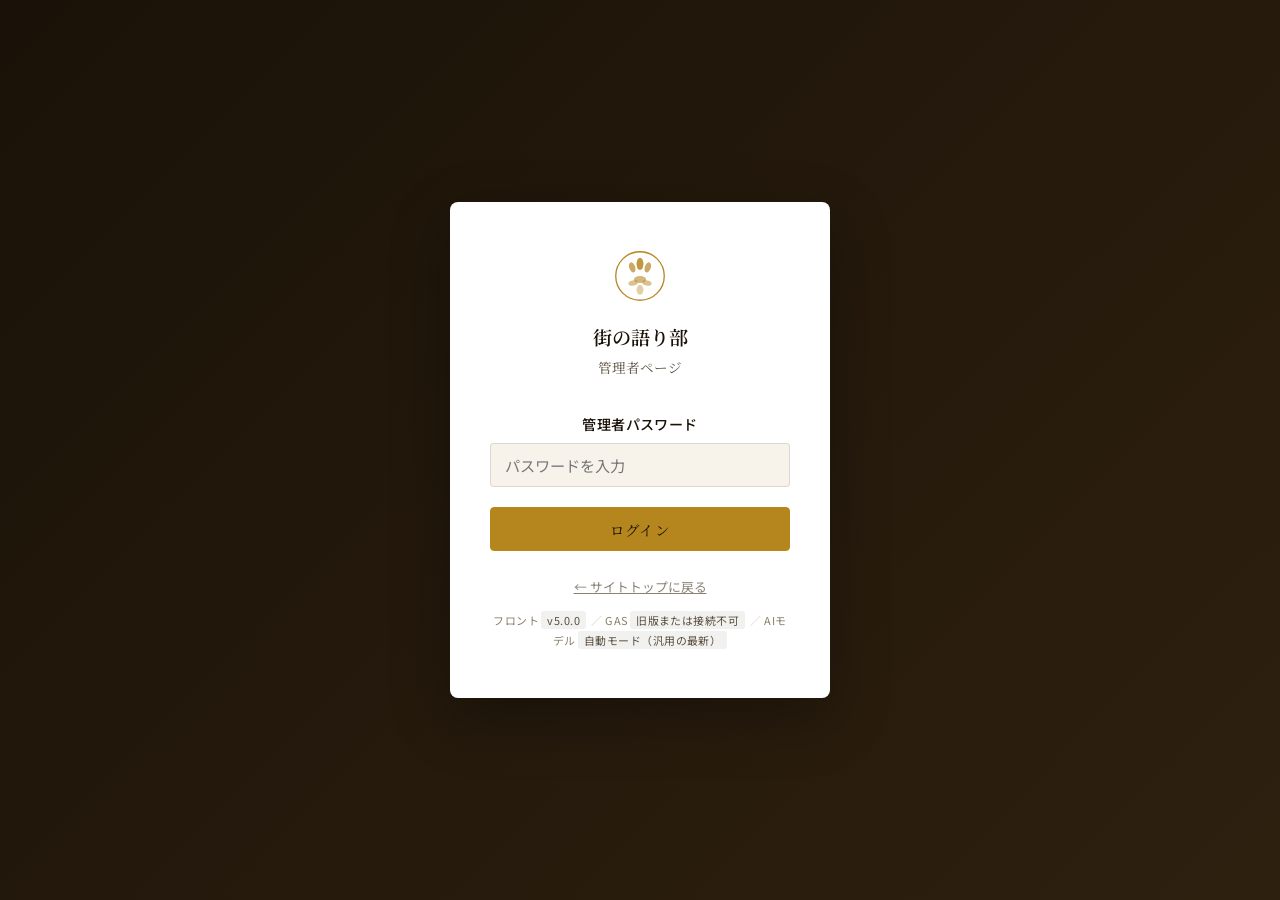
==== commit fde6b1c4: "Add files via upload" ====
--- a/admin.html
+++ b/admin.html
@@ -7,8 +7,9 @@
   <link rel="preconnect" href="https://fonts.googleapis.com">
   <link rel="preconnect" href="https://fonts.gstatic.com" crossorigin>
   <link href="https://fonts.googleapis.com/css2?family=Noto+Serif+JP:wght@400;600&family=Noto+Sans+JP:wght@300;400;500&display=swap" rel="stylesheet">
-  <link rel="stylesheet" href="style.css">
-  <link rel="stylesheet" href="admin.css">
+  <meta name="robots" content="noindex">
+  <link rel="stylesheet" href="style.css?v=5.0.0">
+  <link rel="stylesheet" href="admin.css?v=5.0.0">
 </head>
 <body class="admin-body">
 
@@ -35,6 +36,7 @@
         <button type="submit" class="btn btn-primary" style="width:100%">ログイン</button>
       </form>
       <a href="index.html" class="back-link">← サイトトップに戻る</a>
+      <p class="version-info light" id="version-info"></p>
     </div>
   </div>
 
@@ -42,15 +44,16 @@
   <div id="admin-screen" class="admin-screen" hidden>
     <header class="admin-header">
       <div class="admin-header-inner">
-        <h1>街の語り部 — 管理パネル</h1>
+        <h1>街の語り部 <span class="hide-sp">— 管理パネル</span></h1>
         <div class="admin-header-actions">
-          <a href="index.html" class="btn btn-outline btn-sm" target="_blank">サイトを見る</a>
+          <a href="index.html" class="btn btn-outline btn-sm hide-sp" target="_blank" rel="noopener">サイトを見る</a>
           <button class="btn btn-outline btn-sm" id="logout-btn">ログアウト</button>
         </div>
       </div>
     </header>
 
     <main class="admin-main">
+      <div class="admin-stats" id="admin-stats"></div>
       <!-- タブ -->
       <div class="admin-tabs">
         <button class="admin-tab active" data-tab="news">お知らせ管理</button>
@@ -90,7 +93,7 @@
             </div>
             <div class="form-group">
               <label for="news-body">本文 <span class="required">必須</span></label>
-              <textarea id="news-body" rows="4" required></textarea>
+              <textarea id="news-body" rows="6" required></textarea>
             </div>
             <div class="form-actions">
               <button type="submit" class="btn btn-primary btn-sm">保存</button>
@@ -121,8 +124,18 @@
                 <input type="date" id="schedule-date" required>
               </div>
               <div class="form-group">
+                <label for="schedule-time">開始時刻</label>
+                <input type="time" id="schedule-time">
+              </div>
+            </div>
+            <div class="form-row">
+              <div class="form-group">
                 <label for="schedule-location">場所 <span class="required">必須</span></label>
                 <input type="text" id="schedule-location" required>
+              </div>
+              <div class="form-group">
+                <label for="schedule-capacity">定員（0＝制限なし）</label>
+                <input type="number" id="schedule-capacity" min="0" max="999" value="0" inputmode="numeric">
               </div>
             </div>
             <div class="form-group">
@@ -149,17 +162,22 @@
       <section class="admin-panel" id="tab-members" hidden>
         <div class="panel-toolbar">
           <h2>登録会員一覧</h2>
-          <button class="btn btn-outline btn-sm" id="members-refresh-btn">更新</button>
+          <div style="display:flex;gap:.5rem">
+            <button class="btn btn-outline btn-sm" id="members-csv-btn">CSV保存</button>
+            <button class="btn btn-outline btn-sm" id="members-refresh-btn">更新</button>
+          </div>
         </div>
+        <input type="search" id="members-search" class="admin-search" placeholder="名前・ニックネーム・メール・スキルで絞り込み">
         <div id="members-admin-list" class="admin-list">
           <p class="loading-msg">読み込み中…</p>
         </div>
       </section>
+      <p class="version-info light" id="version-info-main" style="margin-top:3rem"></p>
     </main>
   </div>
 
   <!-- 削除確認モーダル -->
-  <div class="modal-overlay" id="delete-modal" hidden style="display:none">
+  <div class="modal-overlay" id="delete-modal" hidden>
     <div class="modal-box">
       <h3>削除の確認</h3>
       <p id="delete-modal-msg">この項目を削除しますか？この操作は取り消せません。</p>
@@ -170,7 +188,8 @@
     </div>
   </div>
 
-  <script src="script.js"></script>
-  <script src="admin.js"></script>
+  <script src="config.js?v=5.0.0"></script>
+  <script src="common.js?v=5.0.0"></script>
+  <script src="admin.js?v=5.0.0"></script>
 </body>
 </html>
--- a/style.css
+++ b/style.css
@@ -1088,6 +1088,33 @@
   font-size: 0.85rem;
 }
 
+.disclaimer-box {
+  max-height: 220px;
+  overflow-y: auto;
+  padding: 1rem 1.25rem;
+  margin-bottom: 0.75rem;
+  background: var(--和紙);
+  border: 1.5px solid var(--line);
+  border-radius: var(--radius);
+}
+.disclaimer-box ul {
+  margin: 0;
+  padding-left: 1.1em;
+  display: flex;
+  flex-direction: column;
+  gap: 0.6em;
+}
+.disclaimer-box li {
+  font-size: 0.82rem;
+  line-height: 1.75;
+  color: var(--墨薄);
+}
+.field-hint {
+  font-size: 0.78rem;
+  color: var(--墨薄);
+  line-height: 1.6;
+}
+
 .form-submit { text-align: center; margin-top: 0.5rem; }
 .form-submit .btn { min-width: 160px; }
 
@@ -1132,3 +1159,69 @@
   font-size: 0.75rem !important;
 }
 .footer-admin-link:hover { opacity: 0.8; }
+
+/* ================================================
+   v5.0.0 追加
+   ================================================ */
+[hidden] { display: none !important; }
+
+/* バージョン情報 */
+.version-info {
+  text-align: center;
+  font-size: 0.68rem;
+  color: rgba(247,243,235,0.35);
+  margin-top: 0.75rem;
+  letter-spacing: 0.04em;
+  line-height: 1.8;
+}
+.version-info code {
+  font-family: inherit;
+  background: rgba(247,243,235,0.08);
+  padding: 1px 6px;
+  border-radius: 3px;
+  color: rgba(247,243,235,0.6);
+}
+.version-info .ver-sep { opacity: 0.4; margin: 0 0.25em; }
+.version-info.light { color: #8a7d68; }
+.version-info.light code { background: rgba(26,18,8,0.06); color: #5a4e3c; }
+
+/* トースト */
+.app-toast {
+  position: fixed; left: 50%; bottom: 2rem;
+  transform: translate(-50%, 1rem);
+  color: #f7f3eb; padding: 0.75rem 1.5rem; border-radius: 4px;
+  font-size: 0.88rem; z-index: 10000; min-width: 220px; max-width: 90vw; text-align: center;
+  border-left: 3px solid var(--金茶);
+  box-shadow: 0 4px 16px rgba(0,0,0,0.3);
+  opacity: 0; pointer-events: none;
+  transition: opacity .3s var(--ease), transform .3s var(--ease);
+}
+.app-toast.show { opacity: 1; transform: translate(-50%, 0); }
+
+/* お知らせ */
+.news-author { font-size: 0.75rem; color: var(--墨薄); margin-top: 0.4rem; text-align: right; }
+.more-btn { display: block; margin: 1.75rem auto 0; }
+
+/* スケジュール */
+.schedule-meta { display: flex; flex-wrap: wrap; gap: 0.4rem 1rem; font-size: 0.75rem; color: var(--墨薄); margin-top: 0.5rem; }
+.schedule-count { color: var(--青鈍); background: rgba(74,103,65,0.1); border-radius: 20px; padding: 0.1em 0.7em; }
+.schedule-count.is-full { color: var(--朱); background: rgba(192,57,43,0.08); }
+.schedule-item.is-past { opacity: 0.7; box-shadow: none; }
+.schedule-item.is-past .schedule-date-block { background: var(--墨薄); }
+.schedule-join-note { font-size: 0.82rem; text-align: center; color: var(--墨薄); margin-top: 0.5rem; }
+.schedule-join-note a { color: var(--金茶); text-decoration: underline; }
+.past-events { margin-top: 2rem; }
+.past-events summary {
+  cursor: pointer; font-family: var(--font-serif); font-size: 0.95rem;
+  padding: 0.75rem 1rem; border: 1px solid var(--line); border-radius: var(--radius);
+  background: var(--和紙2); list-style: none;
+}
+.past-events summary::-webkit-details-marker { display: none; }
+.past-events summary::before { content: '▸ '; color: var(--金茶); }
+.past-events[open] summary::before { content: '▾ '; }
+.past-events .schedule-list { margin-top: 1rem; }
+
+@media (prefers-reduced-motion: reduce) {
+  html { scroll-behavior: auto; }
+  [data-reveal] { opacity: 1 !important; transform: none !important; transition: none !important; }
+}
--- a/admin.css
+++ b/admin.css
@@ -284,3 +284,35 @@
 }
 .modal-box p { font-size: 0.9rem; color: #5a4e3c; margin-bottom: 1.5rem; line-height: 1.7; }
 .modal-actions { display: flex; gap: 0.75rem; justify-content: flex-end; }
+
+/* ================================================
+   v5.0.0 追加：スマホ対応
+   ================================================ */
+@media (max-width: 640px) {
+  .admin-header { padding: 0 0.75rem; }
+  .admin-header-inner { height: auto; min-height: 56px; padding: 0.5rem 0; gap: 0.5rem; }
+  .admin-header h1 { font-size: 0.9rem; white-space: nowrap; }
+  .admin-header-actions { gap: 0.4rem; flex-wrap: wrap; justify-content: flex-end; }
+  .hide-sp { display: none !important; }
+  .admin-main { padding: 1.25rem 0.9rem; }
+  .admin-tab { padding: 0.65rem 0.9rem; font-size: 0.85rem; }
+  .admin-form-card { padding: 1.25rem 1rem !important; }
+  .admin-item { flex-direction: column; }
+  .admin-item-actions { flex-wrap: wrap; }
+  .modal-box { padding: 1.5rem 1.25rem; }
+}
+.admin-item-body { white-space: pre-line; }
+.admin-stats { display: flex; flex-wrap: wrap; gap: 0.75rem; margin-bottom: 1.5rem; }
+.admin-stat { background: #fff; border: 1px solid var(--admin-border, rgba(26,18,8,0.1)); border-radius: 6px; padding: 0.75rem 1.1rem; min-width: 120px; }
+.admin-stat b { display: block; font-size: 1.4rem; font-family: 'Noto Serif JP', serif; color: #1a1208; }
+.admin-stat span { font-size: 0.75rem; color: #5a4e3c; }
+.admin-search { width: 100%; max-width: 320px; padding: 0.5rem 0.75rem; border: 1px solid rgba(26,18,8,0.2); border-radius: 4px; font-size: 0.9rem; margin-bottom: 1rem; }
+.status-pill { font-size: 0.7rem; border-radius: 10px; padding: 0.1em 0.6em; background: rgba(192,57,43,0.1); color: #a93226; }
+.admin-header .btn-outline { color: #f7f3eb; border-color: rgba(247,243,235,0.45); }
+.admin-header .btn-outline:hover { background: #f7f3eb; color: #1a1208; }
+@media (max-width: 640px) {
+  .admin-stats { display: grid; grid-template-columns: repeat(3, 1fr); gap: 0.5rem; }
+  .admin-stat { min-width: 0; padding: 0.6rem 0.7rem; }
+  .admin-stat b { font-size: 1.2rem; }
+  .admin-stat span { font-size: 0.68rem; }
+}
